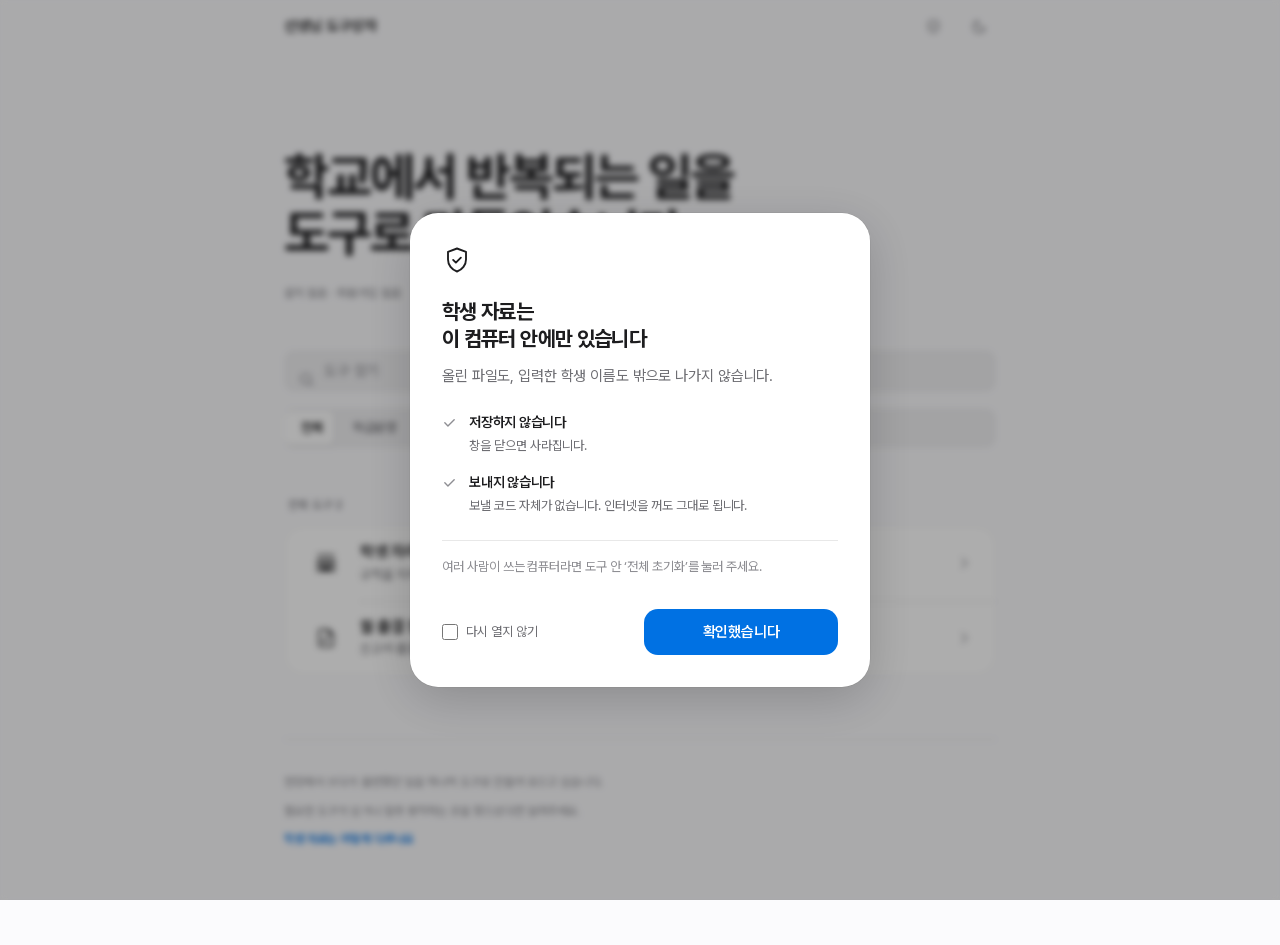
==== index.html @ e41a22da "문구를 짧게 · 줄바꿈 규칙을 세움 읽다가 말 중간에서 줄이 바뀌던 문제를 규칙으로 고쳤습니다.  - 첫 화면 제목을 "학교에서 반복되는 일을 도구로 만들었습니다"로,   아래 설" ====
<!DOCTYPE html>
<html lang="ko">
<head>
<meta charset="UTF-8">
<meta name="viewport" content="width=device-width, initial-scale=1, viewport-fit=cover">
<title>선생님 도구상자</title>
<meta name="description" content="교실에서 반복되는 일을 도구로 만들어 모았습니다. 설치 없이 브라우저에서 열리고, 올린 자료는 컴퓨터를 벗어나지 않습니다.">
<meta name="color-scheme" content="light dark">
<link rel="icon" href="data:image/svg+xml,%3Csvg xmlns='http://www.w3.org/2000/svg' viewBox='0 0 24 24' fill='none' stroke='%230071e3' stroke-width='1.8' stroke-linecap='round'%3E%3Crect x='3.5' y='3.5' width='17' height='17' rx='4.6'/%3E%3Ccircle cx='12' cy='12' r='2.6'/%3E%3C/svg%3E">
<link rel="preload" as="font" type="font/woff2" href="assets/fonts/PretendardVariable.woff2" crossorigin>
<link rel="stylesheet" href="assets/style.css">
<script>
  /* 첫 페인트 전에 테마를 확정해 깜빡임을 없앱니다 */
  try {
    var t = JSON.parse(localStorage.getItem('ta_theme') || 'null');
    document.documentElement.setAttribute('data-theme',
      t || (matchMedia('(prefers-color-scheme: dark)').matches ? 'dark' : 'light'));
  } catch (e) { document.documentElement.setAttribute('data-theme', 'light'); }
</script>
</head>
<body>

<header class="topbar">
  <div class="topbar-inner">
    <span class="brand">선생님 도구상자</span>
    <span class="spacer"></span>
    <button class="icon-btn" id="privacyBtn" aria-label="학생 자료는 어떻게 다루나요"></button>
    <button class="icon-btn" id="themeBtn" aria-label="화면 밝기 전환"></button>
  </div>
</header>

<main class="wrap">

  <section class="hero">
    <h1>학교에서 반복되는 일을<br>도구로 만들었습니다</h1>
    <p class="fineprint">설치 없음 · 회원가입 없음</p>
  </section>

  <section class="controls">
    <div class="search">
      <span id="searchIcon"></span>
      <input type="search" id="search" placeholder="도구 찾기" autocomplete="off" aria-label="도구 검색">
    </div>
    <div class="segments" id="segments" role="tablist" aria-label="분류"></div>
  </section>

  <p class="list-label" id="listLabel" aria-live="polite"></p>
  <section id="list"></section>

  <footer class="footer">
    <p>현장에서 쓰다가 불편했던 일을 하나씩 도구로 만들어 모으고 있습니다.</p>
    <p>필요한 도구가 있거나 잘못 동작하는 곳을 찾으셨다면 알려주세요.</p>
    <p><button class="linkish" id="privacyLink">학생 자료는 어떻게 다루나요</button></p>
  </footer>

</main>

<div class="scrim" id="scrim">
  <div class="sheet" id="sheet" role="dialog" aria-modal="true" aria-labelledby="sheetTitle" tabindex="-1"></div>
</div>

<!-- 첫 방문 때 한 번 띄우고, 이후에는 상단 방패 버튼이나 맨 아래 링크로 다시 봅니다 -->
<template id="privacyTpl">
  <div class="privacy">
    <h2 id="sheetTitle">학생 자료는<br>이 컴퓨터 안에만 있습니다</h2>
    <p class="lead sentences"><span>올린 파일도, 입력한 학생 이름도</span> <span>밖으로 나가지 않습니다.</span></p>

    <ul>
      <li>
        <svg width="15" height="15" viewBox="0 0 24 24" fill="none" stroke="currentColor" stroke-width="2.2" stroke-linecap="round" stroke-linejoin="round" aria-hidden="true"><path d="M4.5 12.5l5 5 10-10"/></svg>
        <div>
          <b>저장하지 않습니다</b>
          <span class="sentences"><span>창을 닫으면 사라집니다.</span></span>
        </div>
      </li>
      <li>
        <svg width="15" height="15" viewBox="0 0 24 24" fill="none" stroke="currentColor" stroke-width="2.2" stroke-linecap="round" stroke-linejoin="round" aria-hidden="true"><path d="M4.5 12.5l5 5 10-10"/></svg>
        <div>
          <b>보내지 않습니다</b>
          <span class="sentences"><span>보낼 코드 자체가 없습니다.</span> <span>인터넷을 꺼도 그대로 됩니다.</span></span>
        </div>
      </li>
    </ul>

    <p class="caution sentences"><span>여러 사람이 쓰는 컴퓨터라면</span> <span>도구 안 &lsquo;전체 초기화&rsquo;를 눌러 주세요.</span></p>
  </div>
</template>

<script src="data/tools.js"></script>
<script src="assets/app.js"></script>
</body>
</html>
---- assets/style.css ----
/* ═══════════════════════════════════════════════════════════
   선생님 도구상자 — 첫 화면
   원칙: 요소는 적게, 남은 것은 정밀하게.
   색은 액센트 하나. 위계는 굵기와 여백으로.
   ═══════════════════════════════════════════════════════════ */

@font-face {
  font-family: 'Pretendard Variable';
  src: local('Pretendard Variable'),
       url('fonts/PretendardVariable.woff2') format('woff2-variations');
  font-weight: 45 920;
  font-style: normal;
  font-display: swap;
}

/* ─── 토큰 ─────────────────────────────────────────────────── */
:root {
  /* 표면 */
  --bg: #fbfbfd;
  --surface: #ffffff;
  --fill: rgba(0, 0, 0, .045);        /* 눌리는 면, 검색창 */
  --fill-strong: rgba(0, 0, 0, .075);
  --sep: rgba(0, 0, 0, .09);          /* 헤어라인 */

  /* 글자 — 3단계면 충분합니다 */
  --t1: #1d1d1f;
  --t2: #6e6e73;
  --t3: #8e8e93;

  /* 액센트 하나. "지금 누를 수 있는 것"에만 씁니다 */
  --accent: #0071e3;
  --accent-soft: rgba(0, 113, 227, .1);

  /* 여백 — 4의 배수 */
  --s1: 4px;  --s2: 8px;  --s3: 12px; --s4: 16px;
  --s5: 24px; --s6: 32px; --s7: 48px; --s8: 64px; --s9: 96px;

  --r-sm: 10px; --r-md: 14px; --r-lg: 20px; --r-xl: 28px;

  /* 모션 — 임계 감쇠 스프링에 가까운 곡선 */
  --ease: cubic-bezier(.32, .72, 0, 1);
  --dur: 380ms;
  --dur-fast: 180ms;
}

:root[data-theme="dark"] {
  --bg: #000000;
  --surface: #1c1c1e;
  --fill: rgba(255, 255, 255, .07);
  --fill-strong: rgba(255, 255, 255, .12);
  --sep: rgba(255, 255, 255, .13);
  --t1: #f5f5f7;
  --t2: #a1a1a6;
  --t3: #8e8e93;
  --accent: #2997ff;
  --accent-soft: rgba(41, 151, 255, .16);
}

*, *::before, *::after { box-sizing: border-box; margin: 0; padding: 0; }

html { -webkit-text-size-adjust: 100%; }

body {
  font-family: 'Pretendard Variable', -apple-system, BlinkMacSystemFont,
               'Apple SD Gothic Neo', system-ui, 'Malgun Gothic', sans-serif;
  background: var(--bg);
  color: var(--t1);
  font-size: 16px;
  line-height: 1.5;
  -webkit-font-smoothing: antialiased;
  -moz-osx-font-smoothing: grayscale;
  font-feature-settings: 'tnum';
  /* 한국어는 어절 단위로 끊습니다. 이게 없으면 "필요 없으면"이 "필요 없 / 으면"으로 갈라집니다 */
  word-break: keep-all;
  overflow-wrap: break-word;   /* 다만 긴 영문·주소는 끊어서 넘치지 않게 */
  transition: background-color .5s var(--ease), color .5s var(--ease);
}

/* ─── 줄바꿈 ───────────────────────────────────────────────
   읽다가 걸리는 자리에서 줄이 바뀌지 않게 합니다.
   규칙과 쓰는 법은 docs/TOOL_GUIDELINES.md 의 '줄바꿈' 항목에 있습니다.

   1) 어절 유지     — body 의 word-break: keep-all
   2) 문장 단위     — .sentences 안의 <span> 을 통째로 넘깁니다
   3) 붙어 다닐 구  — .nowrap 은 어떤 경우에도 갈라지지 않습니다
   4) 고른 줄 길이  — text-wrap: pretty 로 마지막 줄에 한 단어만 남지 않게
   5) 제목          — text-wrap: balance 로 줄 길이를 비슷하게 */

p, li, .step span, .empty span, .tip { text-wrap: pretty; }

.sentences > span { display: inline-block; }
.nowrap { white-space: nowrap; }

a { color: inherit; text-decoration: none; }
button { font: inherit; color: inherit; background: none; border: none; cursor: pointer; }
:focus-visible { outline: 2px solid var(--accent); outline-offset: 3px; border-radius: 6px; }

.wrap { max-width: 760px; margin: 0 auto; padding: 0 var(--s5) var(--s9); }

/* ─── 상단바 ───────────────────────────────────────────────
   콘텐츠가 아래로 흐르는 반투명 층. 경계선은 스크롤할 때만. */
.topbar {
  position: sticky; top: 0; z-index: 60;
  background: color-mix(in srgb, var(--bg) 72%, transparent);
  backdrop-filter: saturate(180%) blur(20px);
  -webkit-backdrop-filter: saturate(180%) blur(20px);
  border-bottom: 1px solid transparent;
  transition: border-color .3s var(--ease);
}
.topbar.scrolled { border-bottom-color: var(--sep); }
.topbar-inner {
  max-width: 760px; margin: 0 auto; height: 52px;
  padding: 0 var(--s5); display: flex; align-items: center; gap: var(--s3);
}
.brand { font-size: 15px; font-weight: 600; letter-spacing: -.02em; }
.spacer { flex: 1; }

.icon-btn {
  width: 34px; height: 34px; border-radius: 50%;
  display: grid; place-items: center; color: var(--t2);
  transition: background-color var(--dur-fast) var(--ease),
              color var(--dur-fast) var(--ease),
              transform 120ms ease-out;
}
.icon-btn:hover { background: var(--fill); color: var(--t1); }
.icon-btn:active { transform: scale(.9); }

/* ─── 히어로 ─────────────────────────────────────────────── */
.hero { padding: var(--s9) 0 var(--s7); }
.hero h1 {
  font-size: clamp(2.1rem, 5.5vw, 3.25rem);
  font-weight: 700;
  line-height: 1.07;
  letter-spacing: -.038em;       /* 클수록 좁게 */
  text-wrap: balance;
}
.hero p {
  margin-top: var(--s4);
  max-width: 34em;
  font-size: 1.0625rem;
  font-weight: 400;
  line-height: 1.52;
  letter-spacing: -.014em;
  color: var(--t2);
}
.hero .fineprint {
  margin-top: var(--s5);
  font-size: .75rem;
  font-weight: 500;
  letter-spacing: .01em;          /* 작을수록 넓게 */
  color: var(--t3);
}

/* ─── 검색 + 필터 ─────────────────────────────────────────── */
.controls { display: flex; flex-direction: column; gap: var(--s4); margin-bottom: var(--s7); }

.search { position: relative; display: flex; align-items: center; }
.search svg { position: absolute; left: 14px; color: var(--t3); pointer-events: none; }
.search input {
  width: 100%; height: 42px; padding: 0 var(--s4) 0 40px;
  border: none; border-radius: var(--r-sm);
  background: var(--fill); color: var(--t1);
  font-family: inherit; font-size: .9375rem; letter-spacing: -.01em;
  transition: background-color var(--dur-fast) var(--ease),
              box-shadow var(--dur-fast) var(--ease);
}
.search input::placeholder { color: var(--t3); }
.search input:focus { outline: none; background: var(--surface); box-shadow: 0 0 0 3.5px var(--accent-soft); }
.search input::-webkit-search-cancel-button { -webkit-appearance: none; }

/* 세그먼트 컨트롤 — 알약이 미끄러집니다 */
.segments {
  position: relative; display: flex; gap: 2px; padding: 3px;
  background: var(--fill); border-radius: var(--r-sm);
  overflow-x: auto; scrollbar-width: none;
}
.segments::-webkit-scrollbar { display: none; }
.seg-thumb {
  position: absolute; top: 3px; bottom: 3px; left: 0;
  background: var(--surface); border-radius: 7px;
  box-shadow: 0 1px 3px rgba(0, 0, 0, .1), 0 0 0 .5px rgba(0, 0, 0, .04);
  transition: transform var(--dur) var(--ease), width var(--dur) var(--ease);
  pointer-events: none;
}
:root[data-theme="dark"] .seg-thumb { box-shadow: 0 1px 3px rgba(0, 0, 0, .5); }
.seg {
  position: relative; z-index: 1; flex: 0 0 auto;
  padding: 7px 14px; border-radius: 7px; white-space: nowrap;
  font-size: .8125rem; font-weight: 500; letter-spacing: -.01em;
  color: var(--t2); transition: color var(--dur-fast) var(--ease);
}
.seg.on { color: var(--t1); font-weight: 600; }

/* ─── 도구 목록 ───────────────────────────────────────────── */
.list-label {
  font-size: .75rem; font-weight: 600; letter-spacing: .02em;
  color: var(--t3); padding: 0 var(--s1) var(--s3);
}

.rows {
  background: var(--surface);
  border-radius: var(--r-lg);
  box-shadow: 0 0 0 .5px var(--sep);
  overflow: hidden;
}

.row {
  position: relative; display: flex; align-items: center; gap: var(--s4);
  padding: var(--s4) var(--s5);
  transition: background-color 120ms ease-out;
}
/* 구분선은 아이콘을 비껴 텍스트 시작선에 맞춥니다 (패딩 24 + 아이콘 36 + 간격 16) */
.row + .row::before {
  content: ''; position: absolute; top: 0; left: 76px; right: 0;
  height: 1px; background: var(--sep);
}
.row:hover { background: var(--fill); }
.row:active { background: var(--fill-strong); }
.row:active .row-icon { transform: scale(.94); }

.row-icon {
  width: 36px; height: 36px; flex-shrink: 0;
  display: grid; place-items: center;
  color: var(--t1);
  transition: transform 120ms ease-out;
}

.row-text { flex: 1; min-width: 0; }
.row-title {
  display: flex; align-items: center; gap: var(--s2);
  font-size: 1rem; font-weight: 600; letter-spacing: -.022em;
  line-height: 1.3;
}
.row-desc {
  margin-top: 3px;
  font-size: .8125rem; font-weight: 400; letter-spacing: -.004em;
  line-height: 1.45; color: var(--t2);
  overflow: hidden; text-overflow: ellipsis; white-space: nowrap;
}

/* NEW — 알약 대신 점 하나 */
.dot {
  width: 6px; height: 6px; border-radius: 50%;
  background: var(--accent); flex-shrink: 0;
}
.beta {
  font-size: .625rem; font-weight: 600; letter-spacing: .02em;
  color: var(--t3); border: 1px solid var(--sep);
  padding: 1px 5px; border-radius: 4px;
}

/* 제목 링크가 행 전체를 클릭 영역으로 덮습니다 */
.stretch::after { content: ''; position: absolute; inset: 0; z-index: 1; }
.stretch:focus-visible { outline: none; }
.stretch:focus-visible::after { outline: 2px solid var(--accent); outline-offset: -3px; border-radius: 12px; }

.row-actions { position: relative; z-index: 2; display: flex; align-items: center; gap: var(--s1); flex-shrink: 0; }
.row-btn {
  width: 30px; height: 30px; border-radius: 50%;
  display: grid; place-items: center; color: var(--t3);
  opacity: 0;
  transition: opacity var(--dur-fast) var(--ease),
              background-color var(--dur-fast) var(--ease),
              color var(--dur-fast) var(--ease),
              transform 120ms ease-out;
}
.row:hover .row-btn, .row-btn:focus-visible { opacity: 1; }
.row-btn:hover { background: var(--fill-strong); color: var(--t1); }
.row-btn:active { transform: scale(.88); }
.row-btn.starred { opacity: 1; color: var(--accent); }
.chevron { position: relative; z-index: 0; color: var(--t3); flex-shrink: 0; transition: transform var(--dur) var(--ease); }
.row:hover .chevron { transform: translateX(2px); }

/* ─── 빈 상태 ─────────────────────────────────────────────── */
.empty {
  padding: var(--s8) var(--s5); text-align: center;
  background: var(--surface); border-radius: var(--r-lg);
  box-shadow: 0 0 0 .5px var(--sep);
}
.empty strong { display: block; font-size: .9375rem; font-weight: 600; letter-spacing: -.02em; }
.empty span { display: block; margin-top: var(--s2); font-size: .8125rem; color: var(--t2); }

/* ─── 상세 시트 ────────────────────────────────────────────
   누른 행에서 자라나고, 같은 자리로 되돌아갑니다. */
.scrim {
  position: fixed; inset: 0; z-index: 100;
  display: grid; place-items: center; padding: var(--s5);
  background: rgba(0, 0, 0, .32);
  backdrop-filter: blur(3px); -webkit-backdrop-filter: blur(3px);
  opacity: 0; pointer-events: none;
  transition: opacity var(--dur) var(--ease);
}
.scrim.open { opacity: 1; pointer-events: auto; }

.sheet {
  width: 100%; max-width: 460px; max-height: 82vh; overflow-y: auto;
  padding: var(--s6);
  background: var(--surface); color: var(--t1);
  border-radius: var(--r-xl);
  box-shadow: 0 12px 48px rgba(0, 0, 0, .18), 0 0 0 .5px var(--sep);
  transform: scale(.92); opacity: 0;
  transition: transform var(--dur) var(--ease), opacity var(--dur-fast) var(--ease);
}
.scrim.open .sheet { transform: scale(1); opacity: 1; }
/* 열릴 때 시트로 포커스를 옮기지만, 테두리까지 그릴 필요는 없습니다
   (안쪽 버튼·체크박스는 그대로 표시됩니다) */
.sheet:focus, .sheet:focus-visible { outline: none; }

.sheet-icon { color: var(--t1); margin-bottom: var(--s4); }
.sheet h2 {
  font-size: 1.5rem; font-weight: 700; letter-spacing: -.032em; line-height: 1.2;
}
.sheet .meta {
  margin-top: var(--s2);
  font-size: .75rem; font-weight: 500; letter-spacing: .01em; color: var(--t3);
}
.sheet .desc {
  margin-top: var(--s4);
  font-size: .9375rem; line-height: 1.62; letter-spacing: -.008em; color: var(--t2);
}
.sheet h3 {
  margin: var(--s6) 0 var(--s3);
  font-size: .75rem; font-weight: 600; letter-spacing: .02em; color: var(--t3);
}
.steps { display: flex; flex-direction: column; gap: var(--s3); }
.step {
  display: flex; gap: var(--s3);
  font-size: .875rem; line-height: 1.5; letter-spacing: -.006em; color: var(--t2);
}
.step i {
  flex-shrink: 0; width: 18px; font-style: normal;
  font-size: .8125rem; font-weight: 600; color: var(--t3);
  font-variant-numeric: tabular-nums;
}
.tip {
  margin-top: var(--s5); padding: var(--s3) var(--s4);
  background: var(--fill); border-radius: var(--r-sm);
  font-size: .8125rem; line-height: 1.5; color: var(--t2);
}

.sheet-actions { display: flex; align-items: center; gap: var(--s2); margin-top: var(--s6); }

/* 다시 열지 않기 — 체크하는 순간 저장됩니다 */
.checkline {
  flex: 1; display: flex; align-items: center; gap: var(--s2);
  font-size: .8125rem; letter-spacing: -.004em; color: var(--t2);
  cursor: pointer; user-select: none;
}
.checkline input {
  width: 16px; height: 16px; flex-shrink: 0;
  accent-color: var(--accent); cursor: pointer;
}
.checkline:hover { color: var(--t1); }
.btn {
  flex: 1; height: 46px; border-radius: var(--r-md);
  display: grid; place-items: center;
  font-size: .9375rem; font-weight: 600; letter-spacing: -.015em;
  transition: transform 100ms ease-out, background-color var(--dur-fast) var(--ease), opacity var(--dur-fast) var(--ease);
}
.btn:active { transform: scale(.97); }
.btn-primary { background: var(--accent); color: #fff; }
.btn-primary:hover { opacity: .88; }
.btn-plain { background: var(--fill); color: var(--t1); flex: 0 0 92px; }
.btn-plain:hover { background: var(--fill-strong); }

/* ─── 개인정보 안내 ────────────────────────────────────────
   자랑 배지가 아니라, 직접 확인해볼 수 있는 사실을 담습니다.
   첫 방문 때 시트로 한 번 뜨고, 이후에는 상단 방패 버튼으로 다시 봅니다. */
.privacy h2 {
  font-size: 1.3125rem; font-weight: 700; letter-spacing: -.03em; line-height: 1.3;
}
.privacy .lead {
  margin-top: var(--s3);
  font-size: .9375rem; line-height: 1.6; letter-spacing: -.008em; color: var(--t2);
}

.privacy ul { margin-top: var(--s5); list-style: none; display: flex; flex-direction: column; gap: var(--s4); }
.privacy li { display: flex; gap: var(--s3); }
.privacy li > svg { color: var(--t3); flex-shrink: 0; margin-top: 3px; }
.privacy li b {
  display: block; font-size: .875rem; font-weight: 600; letter-spacing: -.016em;
}
/* 설명은 한 덩어리(block), 그 안의 문장은 문장째 줄바꿈(.sentences)
   — 직계로 지정해야 안쪽 문장 span 까지 block 이 되지 않습니다 */
.privacy li > div > span {
  display: block; margin-top: 3px;
  font-size: .8125rem; line-height: 1.52; letter-spacing: -.004em; color: var(--t2);
}

.privacy .caution {
  margin-top: var(--s5); padding-top: var(--s4); border-top: 1px solid var(--sep);
  font-size: .8125rem; line-height: 1.55; letter-spacing: -.004em; color: var(--t3);
}
.privacy .caution b { font-weight: 600; color: var(--t2); }

/* ─── 푸터 ────────────────────────────────────────────────── */
.footer {
  margin-top: var(--s8); padding-top: var(--s6);
  border-top: 1px solid var(--sep);
  font-size: .75rem; line-height: 1.7; letter-spacing: .005em; color: var(--t3);
}
.footer p + p { margin-top: var(--s2); }
.linkish {
  font: inherit; letter-spacing: inherit; padding: 0;
  color: var(--accent); font-weight: 600;
  transition: opacity var(--dur-fast) var(--ease);
}
.linkish:hover { opacity: .7; }
.linkish:active { opacity: .5; }

/* ─── 좁은 화면 ───────────────────────────────────────────── */
@media (max-width: 640px) {
  .wrap { padding: 0 var(--s4) var(--s8); }
  .topbar-inner { padding: 0 var(--s4); }
  .hero { padding: var(--s7) 0 var(--s6); }
  .row { padding: var(--s4); gap: var(--s3); }
  .row + .row::before { left: 64px; }   /* 16 + 36 + 12 */
  .row-btn { opacity: 1; }              /* 손가락엔 호버가 없습니다 */
  .sheet { padding: var(--s5); max-height: 86vh; }
  .privacy h2 { font-size: 1.1875rem; }
  /* 좁은 화면에서는 위아래로. 체크박스가 위, 누르는 버튼이 아래 */
  .sheet-actions { flex-wrap: wrap; gap: var(--s3); }
  .checkline { flex: 1 0 100%; order: 1; }
  .sheet-actions .btn-primary { flex: 1 0 100%; order: 2; }
}

/* ─── 접근성 ──────────────────────────────────────────────── */
@media (prefers-reduced-motion: reduce) {
  * { transition-duration: .01ms !important; animation-duration: .01ms !important; }
  .sheet { transform: none !important; }
  .scrim { transition: opacity 200ms ease !important; }
}
@media (prefers-reduced-transparency: reduce) {
  .topbar { background: var(--bg); backdrop-filter: none; -webkit-backdrop-filter: none; }
  .scrim { backdrop-filter: none; -webkit-backdrop-filter: none; background: rgba(0, 0, 0, .5); }
}
@media (prefers-contrast: more) {
  :root { --sep: rgba(0, 0, 0, .28); --t2: #48484a; --t3: #6e6e73; }
  :root[data-theme="dark"] { --sep: rgba(255, 255, 255, .4); --t2: #d1d1d6; --t3: #aeaeb2; }
}
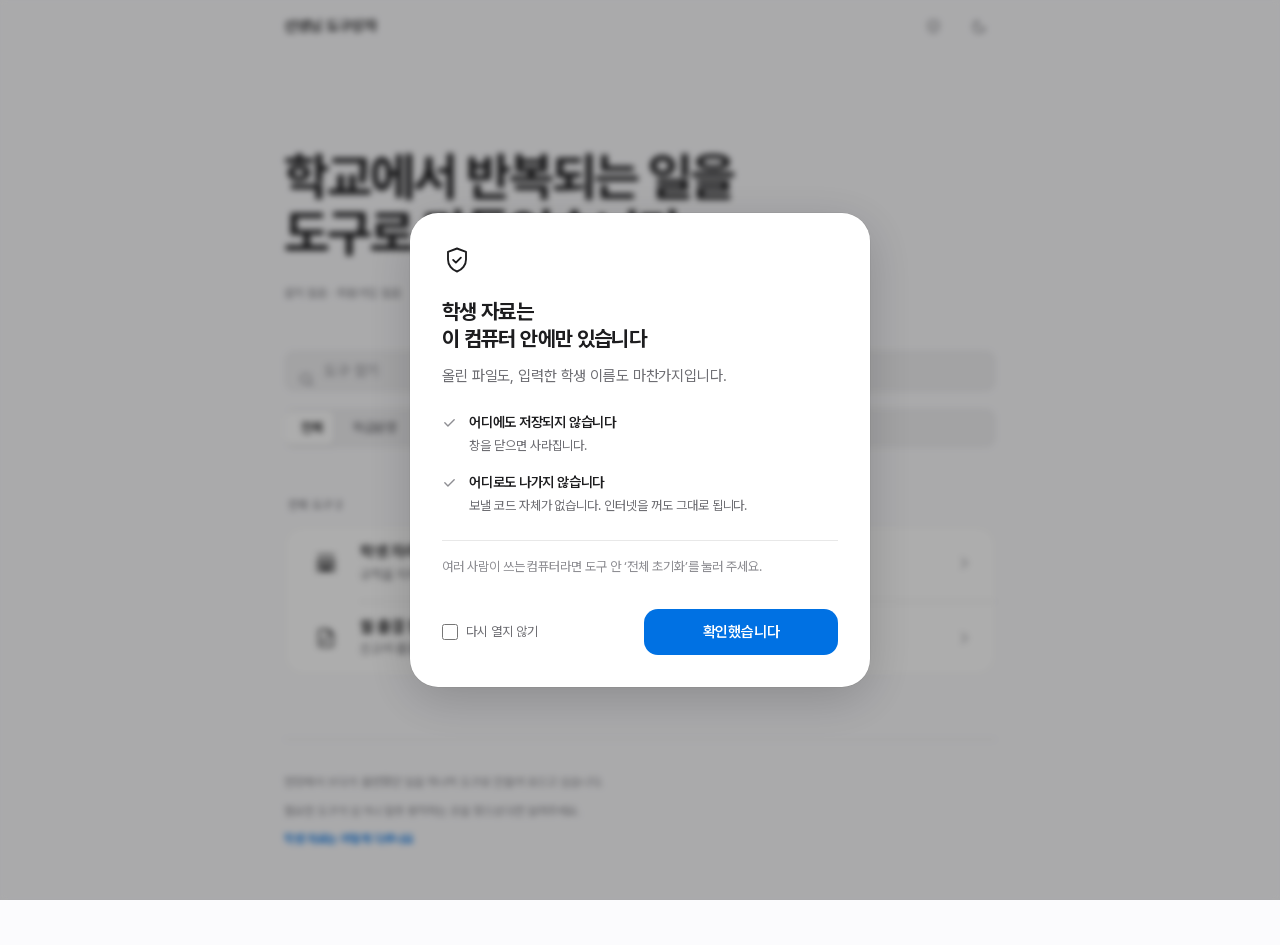
==== commit 47dc5531: "팝업 문구를 피동형으로 — 지시로 읽히지 않게 "저장하지 않습니다"는 주어가 없어서, 읽는 사람이 자기를 주어 자리에 넣게 됩니다. "내가 저장하면 안 되나?"로 읽힙니다.  - " ====
--- a/index.html
+++ b/index.html
@@ -63,20 +63,20 @@
 <template id="privacyTpl">
   <div class="privacy">
     <h2 id="sheetTitle">학생 자료는<br>이 컴퓨터 안에만 있습니다</h2>
-    <p class="lead sentences"><span>올린 파일도, 입력한 학생 이름도</span> <span>밖으로 나가지 않습니다.</span></p>
+    <p class="lead sentences"><span>올린 파일도, 입력한 학생 이름도</span> <span>마찬가지입니다.</span></p>
 
     <ul>
       <li>
         <svg width="15" height="15" viewBox="0 0 24 24" fill="none" stroke="currentColor" stroke-width="2.2" stroke-linecap="round" stroke-linejoin="round" aria-hidden="true"><path d="M4.5 12.5l5 5 10-10"/></svg>
         <div>
-          <b>저장하지 않습니다</b>
+          <b>어디에도 저장되지 않습니다</b>
           <span class="sentences"><span>창을 닫으면 사라집니다.</span></span>
         </div>
       </li>
       <li>
         <svg width="15" height="15" viewBox="0 0 24 24" fill="none" stroke="currentColor" stroke-width="2.2" stroke-linecap="round" stroke-linejoin="round" aria-hidden="true"><path d="M4.5 12.5l5 5 10-10"/></svg>
         <div>
-          <b>보내지 않습니다</b>
+          <b>어디로도 나가지 않습니다</b>
           <span class="sentences"><span>보낼 코드 자체가 없습니다.</span> <span>인터넷을 꺼도 그대로 됩니다.</span></span>
         </div>
       </li>
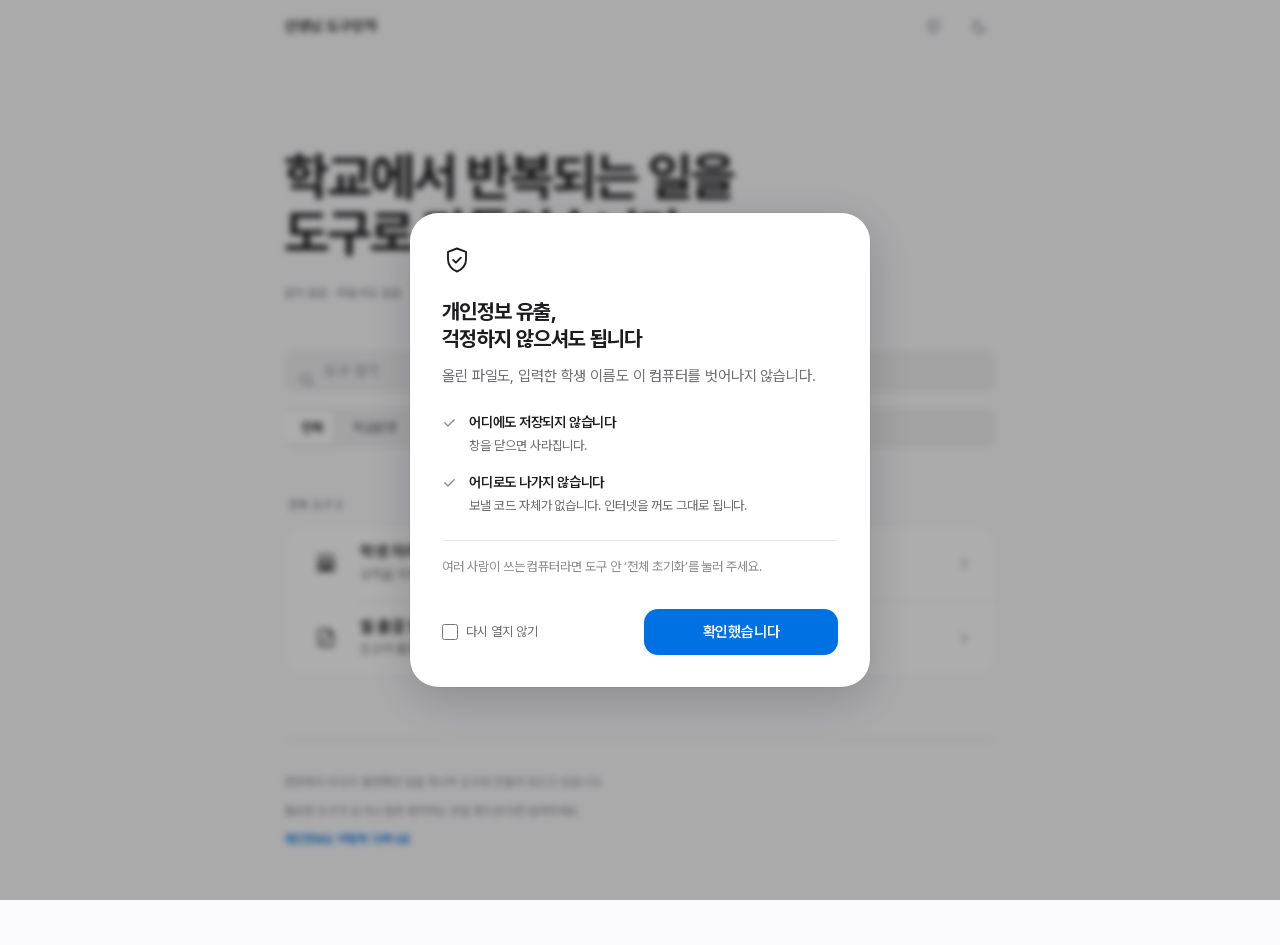
==== commit 6962f255: "팝업 제목에 '개인정보 유출'을 직접 씀 "학생 자료는 이 컴퓨터 안에만 있습니다"는 한 번 더 생각해야 무슨 말인지 압니다. 걱정하는 말을 그대로 제목에 씁니다.  - 제목: 개" ====
--- a/index.html
+++ b/index.html
@@ -24,7 +24,7 @@
   <div class="topbar-inner">
     <span class="brand">선생님 도구상자</span>
     <span class="spacer"></span>
-    <button class="icon-btn" id="privacyBtn" aria-label="학생 자료는 어떻게 다루나요"></button>
+    <button class="icon-btn" id="privacyBtn" aria-label="개인정보는 어떻게 다루나요"></button>
     <button class="icon-btn" id="themeBtn" aria-label="화면 밝기 전환"></button>
   </div>
 </header>
@@ -50,7 +50,7 @@
   <footer class="footer">
     <p>현장에서 쓰다가 불편했던 일을 하나씩 도구로 만들어 모으고 있습니다.</p>
     <p>필요한 도구가 있거나 잘못 동작하는 곳을 찾으셨다면 알려주세요.</p>
-    <p><button class="linkish" id="privacyLink">학생 자료는 어떻게 다루나요</button></p>
+    <p><button class="linkish" id="privacyLink">개인정보는 어떻게 다루나요</button></p>
   </footer>
 
 </main>
@@ -62,8 +62,8 @@
 <!-- 첫 방문 때 한 번 띄우고, 이후에는 상단 방패 버튼이나 맨 아래 링크로 다시 봅니다 -->
 <template id="privacyTpl">
   <div class="privacy">
-    <h2 id="sheetTitle">학생 자료는<br>이 컴퓨터 안에만 있습니다</h2>
-    <p class="lead sentences"><span>올린 파일도, 입력한 학생 이름도</span> <span>마찬가지입니다.</span></p>
+    <h2 id="sheetTitle">개인정보 유출,<br>걱정하지 않으셔도 됩니다</h2>
+    <p class="lead sentences"><span>올린 파일도, 입력한 학생 이름도</span> <span>이 컴퓨터를 벗어나지 않습니다.</span></p>
 
     <ul>
       <li>
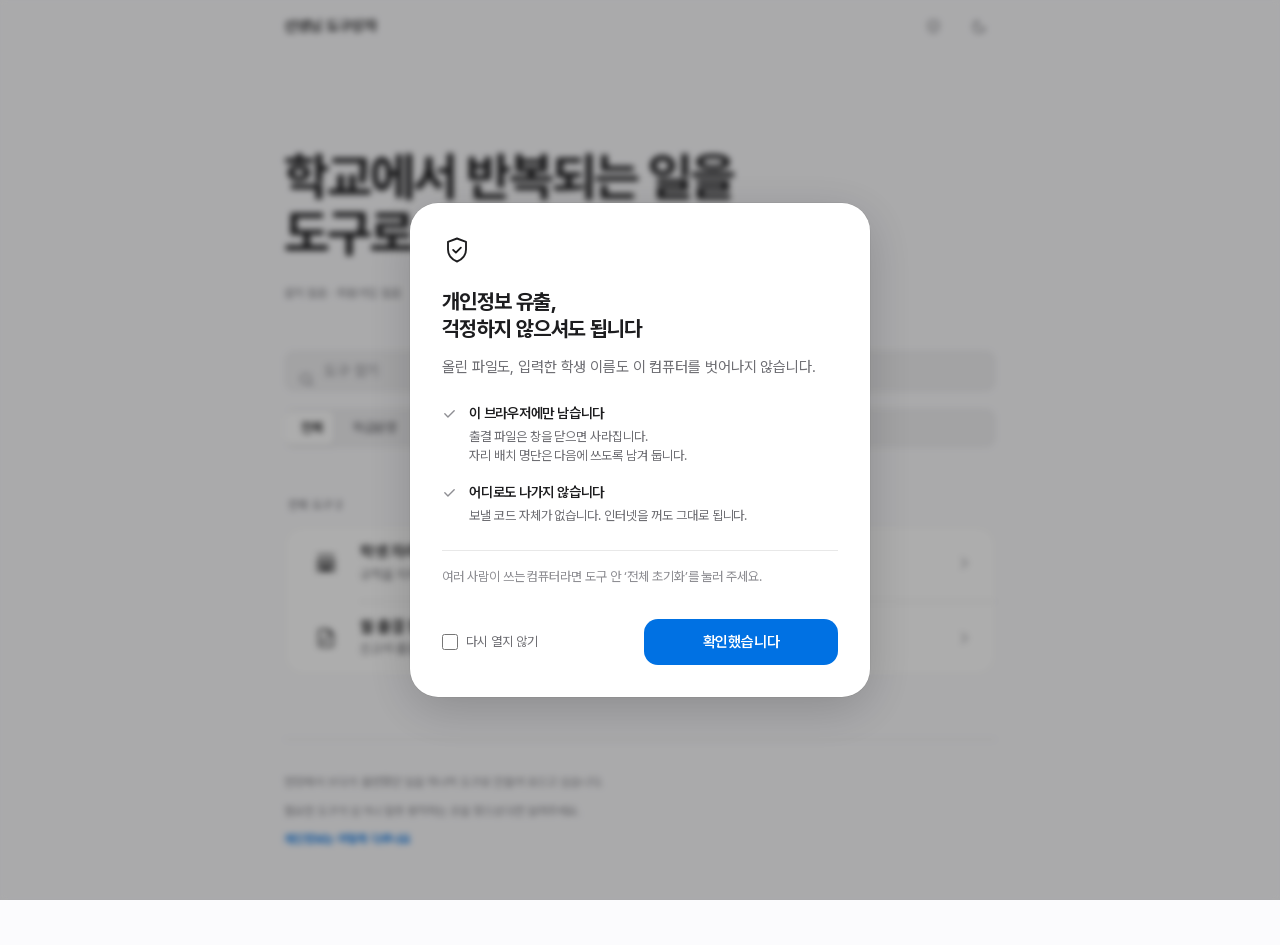
==== commit 4683a7f0: "출결 점검기 PDF 읽기·판정 보강, 결과 화면 '할 일' 정리, 자리 배치 버그 수정 출결 점검기 - 학급별 출결 16칸 양식(인정 칸 없음)도 읽음 — 이전엔 한 명도 못 읽어" ====
--- a/index.html
+++ b/index.html
@@ -69,8 +69,8 @@
       <li>
         <svg width="15" height="15" viewBox="0 0 24 24" fill="none" stroke="currentColor" stroke-width="2.2" stroke-linecap="round" stroke-linejoin="round" aria-hidden="true"><path d="M4.5 12.5l5 5 10-10"/></svg>
         <div>
-          <b>어디에도 저장되지 않습니다</b>
-          <span class="sentences"><span>창을 닫으면 사라집니다.</span></span>
+          <b>이 브라우저에만 남습니다</b>
+          <span class="sentences"><span>출결 파일은 창을 닫으면 사라집니다.</span> <span>자리 배치 명단은 다음에 쓰도록 남겨 둡니다.</span></span>
         </div>
       </li>
       <li>
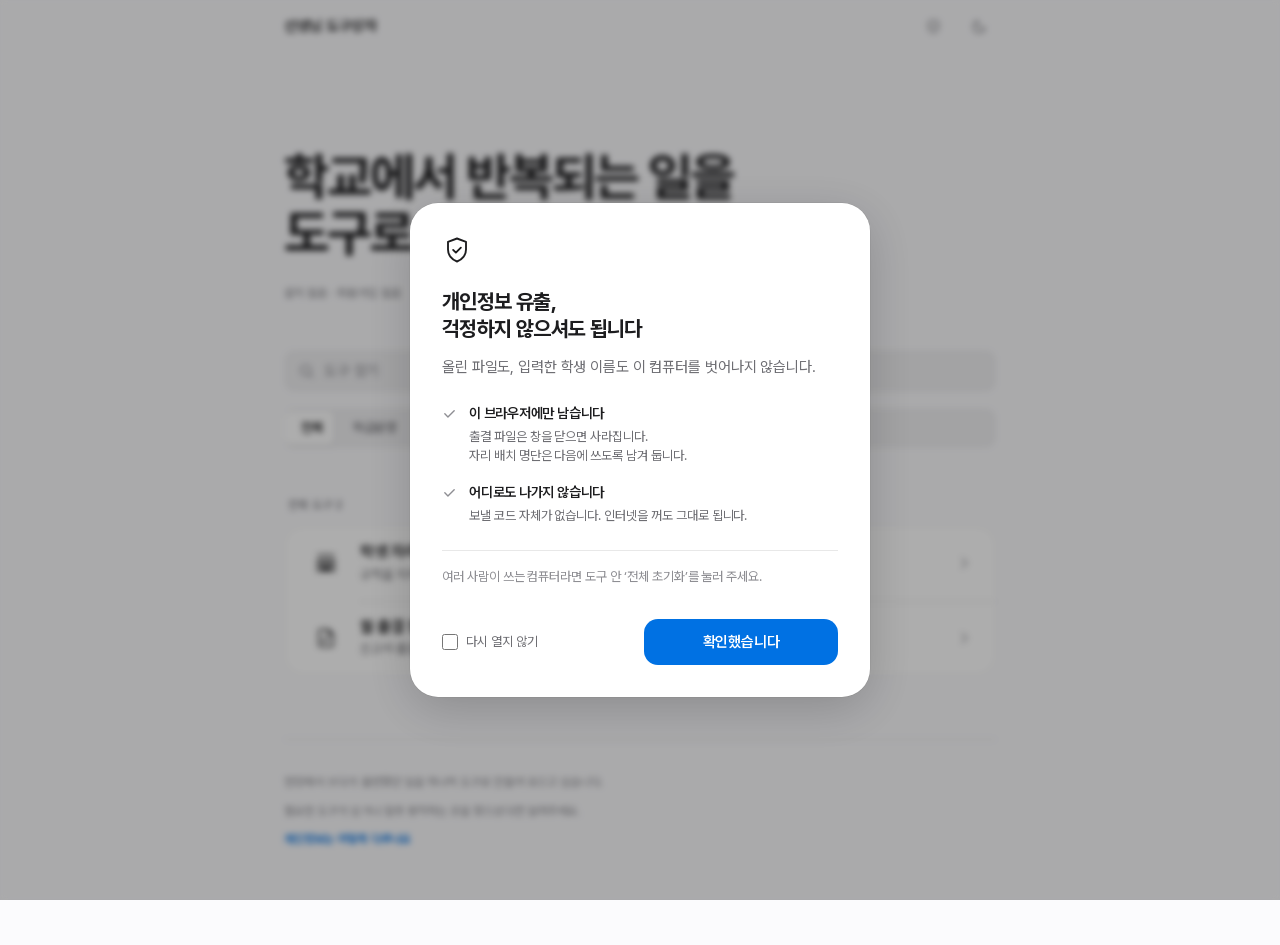
==== commit e3829292: "첫 화면 파일 주소에 버전 표시 — 고친 화면이 캐시 때문에 늦게 보이지 않게 Co-Authored-By: Claude Opus 5.5 <noreply@anthropic.com>" ====
--- a/index.html
+++ b/index.html
@@ -8,7 +8,7 @@
 <meta name="color-scheme" content="light dark">
 <link rel="icon" href="data:image/svg+xml,%3Csvg xmlns='http://www.w3.org/2000/svg' viewBox='0 0 24 24' fill='none' stroke='%230071e3' stroke-width='1.8' stroke-linecap='round'%3E%3Crect x='3.5' y='3.5' width='17' height='17' rx='4.6'/%3E%3Ccircle cx='12' cy='12' r='2.6'/%3E%3C/svg%3E">
 <link rel="preload" as="font" type="font/woff2" href="assets/fonts/PretendardVariable.woff2" crossorigin>
-<link rel="stylesheet" href="assets/style.css">
+<link rel="stylesheet" href="assets/style.css?v=20260929">
 <script>
   /* 첫 페인트 전에 테마를 확정해 깜빡임을 없앱니다 */
   try {
@@ -86,7 +86,7 @@
   </div>
 </template>
 
-<script src="data/tools.js"></script>
-<script src="assets/app.js"></script>
+<script src="data/tools.js?v=20260929"></script>
+<script src="assets/app.js?v=20260929"></script>
 </body>
 </html>
--- a/assets/style.css
+++ b/assets/style.css
@@ -155,7 +155,9 @@
 .controls { display: flex; flex-direction: column; gap: var(--s4); margin-bottom: var(--s7); }
 
 .search { position: relative; display: flex; align-items: center; }
-.search svg { position: absolute; left: 14px; color: var(--t3); pointer-events: none; }
+/* 아이콘이 글자 기준선에 앉으면 아래로 처집니다 — 입력칸 세로 가운데에 고정 */
+.search svg { position: absolute; left: 14px; top: 50%; transform: translateY(-50%);
+  color: var(--t3); pointer-events: none; }
 .search input {
   width: 100%; height: 42px; padding: 0 var(--s4) 0 40px;
   border: none; border-radius: var(--r-sm);
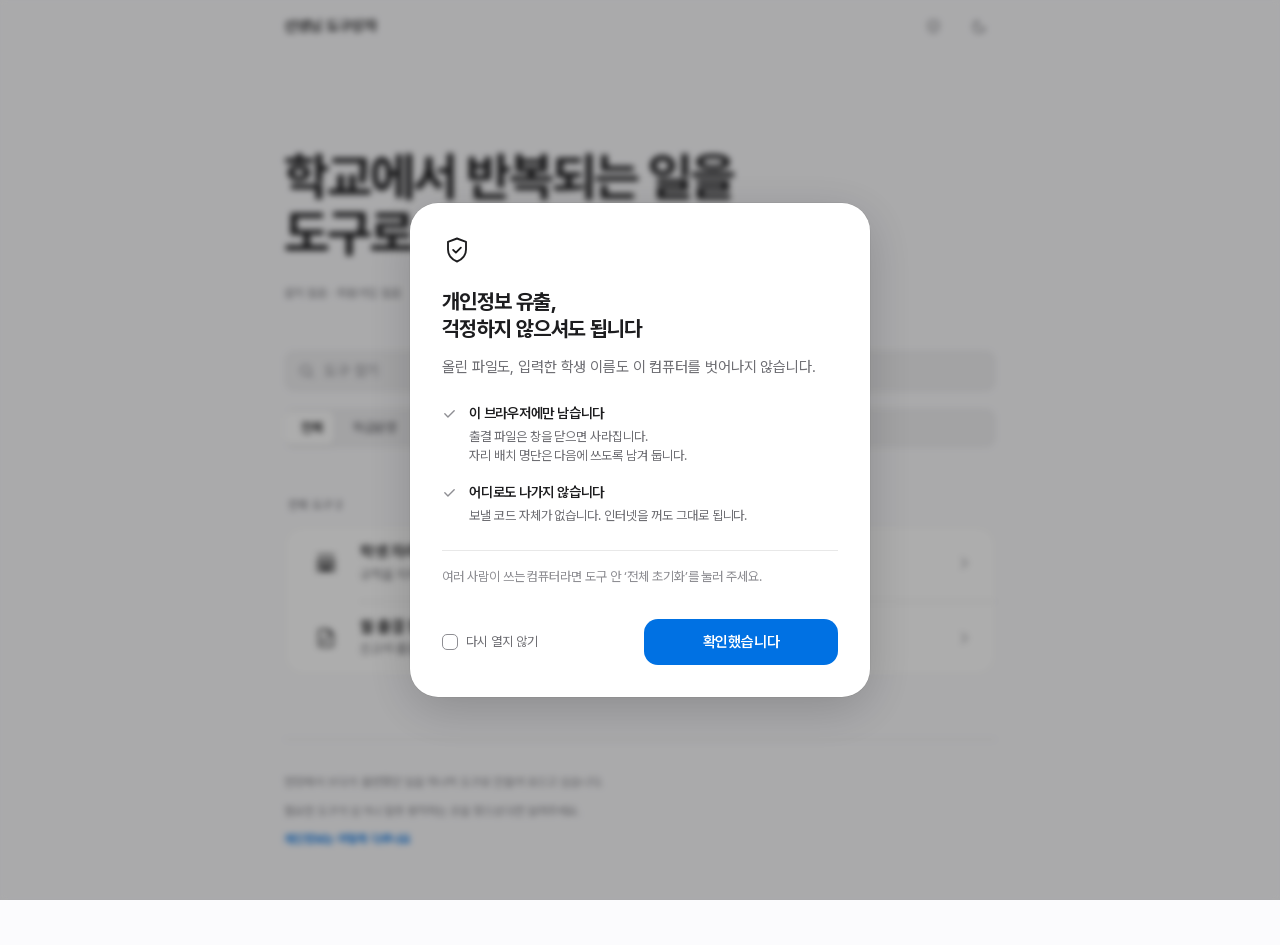
==== commit 34193ba8: "화면 움직임 규칙 적용: 들어올 때 ease-out, 나갈 때 ease-in, 0.2~0.4초 팝업은 배경을 어둡게 하고 90%에서 커지며, 체크 표시는 선이 그려지고, 점검 중에" ====
--- a/index.html
+++ b/index.html
@@ -8,7 +8,7 @@
 <meta name="color-scheme" content="light dark">
 <link rel="icon" href="data:image/svg+xml,%3Csvg xmlns='http://www.w3.org/2000/svg' viewBox='0 0 24 24' fill='none' stroke='%230071e3' stroke-width='1.8' stroke-linecap='round'%3E%3Crect x='3.5' y='3.5' width='17' height='17' rx='4.6'/%3E%3Ccircle cx='12' cy='12' r='2.6'/%3E%3C/svg%3E">
 <link rel="preload" as="font" type="font/woff2" href="assets/fonts/PretendardVariable.woff2" crossorigin>
-<link rel="stylesheet" href="assets/style.css?v=20260929">
+<link rel="stylesheet" href="assets/style.css?v=20261123">
 <script>
   /* 첫 페인트 전에 테마를 확정해 깜빡임을 없앱니다 */
   try {
@@ -86,7 +86,7 @@
   </div>
 </template>
 
-<script src="data/tools.js?v=20260929"></script>
-<script src="assets/app.js?v=20260929"></script>
+<script src="data/tools.js?v=20261123"></script>
+<script src="assets/app.js?v=20261123"></script>
 </body>
 </html>
--- a/assets/style.css
+++ b/assets/style.css
@@ -40,7 +40,12 @@
   /* 모션 — 임계 감쇠 스프링에 가까운 곡선 */
   --ease: cubic-bezier(.32, .72, 0, 1);
   --dur: 380ms;
-  --dur-fast: 180ms;
+  /* 움직임 규칙: 들어올 때 ease-out, 나갈 때 ease-in, 0.2~0.4초. 즐겨찾기만 스프링으로 톡 */
+  --ease-out: cubic-bezier(.16, 1, .3, 1);
+  --ease-in: cubic-bezier(.4, 0, 1, 1);
+  --ease-in-out: cubic-bezier(.65, 0, .35, 1);
+  --spring: cubic-bezier(.34, 1.56, .64, 1);
+  --dur-fast: 200ms;
 }
 
 :root[data-theme="dark"] {
@@ -73,7 +78,7 @@
   /* 한국어는 어절 단위로 끊습니다. 이게 없으면 "필요 없으면"이 "필요 없 / 으면"으로 갈라집니다 */
   word-break: keep-all;
   overflow-wrap: break-word;   /* 다만 긴 영문·주소는 끊어서 넘치지 않게 */
-  transition: background-color .5s var(--ease), color .5s var(--ease);
+  transition: background-color .3s var(--ease-out), color .3s var(--ease-out);
 }
 
 /* ─── 줄바꿈 ───────────────────────────────────────────────
@@ -120,7 +125,7 @@
   display: grid; place-items: center; color: var(--t2);
   transition: background-color var(--dur-fast) var(--ease),
               color var(--dur-fast) var(--ease),
-              transform 120ms ease-out;
+              transform 200ms var(--ease-out);
 }
 .icon-btn:hover { background: var(--fill); color: var(--t1); }
 .icon-btn:active { transform: scale(.9); }
@@ -209,7 +214,7 @@
 .row {
   position: relative; display: flex; align-items: center; gap: var(--s4);
   padding: var(--s4) var(--s5);
-  transition: background-color 120ms ease-out;
+  transition: background-color 200ms var(--ease-out);
 }
 /* 구분선은 아이콘을 비껴 텍스트 시작선에 맞춥니다 (패딩 24 + 아이콘 36 + 간격 16) */
 .row + .row::before {
@@ -224,7 +229,7 @@
   width: 36px; height: 36px; flex-shrink: 0;
   display: grid; place-items: center;
   color: var(--t1);
-  transition: transform 120ms ease-out;
+  transition: transform 200ms var(--ease-out);
 }
 
 .row-text { flex: 1; min-width: 0; }
@@ -264,7 +269,7 @@
   transition: opacity var(--dur-fast) var(--ease),
               background-color var(--dur-fast) var(--ease),
               color var(--dur-fast) var(--ease),
-              transform 120ms ease-out;
+              transform 200ms var(--ease-out);
 }
 .row:hover .row-btn, .row-btn:focus-visible { opacity: 1; }
 .row-btn:hover { background: var(--fill-strong); color: var(--t1); }
@@ -290,9 +295,9 @@
   background: rgba(0, 0, 0, .32);
   backdrop-filter: blur(3px); -webkit-backdrop-filter: blur(3px);
   opacity: 0; pointer-events: none;
-  transition: opacity var(--dur) var(--ease);
-}
-.scrim.open { opacity: 1; pointer-events: auto; }
+  transition: opacity 200ms var(--ease-in);                 /* 나갈 때: ease-in */
+}
+.scrim.open { opacity: 1; pointer-events: auto; transition: opacity 300ms var(--ease-out); }   /* 들어올 때: 배경이 어두워짐 */
 
 .sheet {
   width: 100%; max-width: 460px; max-height: 82vh; overflow-y: auto;
@@ -300,10 +305,12 @@
   background: var(--surface); color: var(--t1);
   border-radius: var(--r-xl);
   box-shadow: 0 12px 48px rgba(0, 0, 0, .18), 0 0 0 .5px var(--sep);
-  transform: scale(.92); opacity: 0;
-  transition: transform var(--dur) var(--ease), opacity var(--dur-fast) var(--ease);
-}
-.scrim.open .sheet { transform: scale(1); opacity: 1; }
+  transform: scale(.9); opacity: 0;
+  transition: transform 200ms var(--ease-in), opacity 200ms var(--ease-in);
+}
+/* 팝업: 90% → 100%로 커지며 들어옵니다 (ease-out) */
+.scrim.open .sheet { transform: scale(1); opacity: 1;
+  transition: transform 300ms var(--ease-out), opacity 250ms var(--ease-out); }
 /* 열릴 때 시트로 포커스를 옮기지만, 테두리까지 그릴 필요는 없습니다
    (안쪽 버튼·체크박스는 그대로 표시됩니다) */
 .sheet:focus, .sheet:focus-visible { outline: none; }
@@ -352,12 +359,37 @@
   width: 16px; height: 16px; flex-shrink: 0;
   accent-color: var(--accent); cursor: pointer;
 }
+/* 체크박스: 체크 표시의 선이 그려지듯 나타납니다 (ease-in-out) */
+.checkline input {
+  appearance: none; -webkit-appearance: none; margin: 0; position: relative;
+  border: 1.5px solid var(--t3); border-radius: 5px; background: var(--surface);
+  transition: background-color 200ms var(--ease-out), border-color 200ms var(--ease-out);
+}
+.checkline input:checked { background: var(--accent); border-color: var(--accent); }
+.checkline input::after {
+  content: ''; position: absolute; left: 4.5px; top: 1.5px; width: 4px; height: 8px;
+  border: solid #fff; border-width: 0 2px 2px 0; transform: rotate(45deg);
+  clip-path: inset(0 0 100% 0);
+}
+.checkline input:checked::after { animation: tickDraw 300ms var(--ease-in-out) forwards; }
+/* 회전 전 기준으로 아래 짧은 선(왼→오)을 먼저, 이어서 오른쪽 긴 선(아래→위)을 그립니다 */
+@keyframes tickDraw { 0% { clip-path: inset(75% 100% 0 0); } 40% { clip-path: inset(75% 0 0 0); } 100% { clip-path: inset(0 0 0 0); } }
+
+/* 즐겨찾기(좋아요): 누르면 스프링으로 톡 튕깁니다 */
+.row-btn.pop svg { animation: starPop 350ms var(--spring); }
+@keyframes starPop { from { transform: scale(.55); } to { transform: scale(1); } }
+
+/* 타이틀·서브타이틀: 한 줄씩 순서대로 (stagger, ease-out) */
+.hero h1, .hero p { animation: lineIn 400ms var(--ease-out) both; }
+.hero p { animation-delay: 90ms; }
+.hero p + p { animation-delay: 180ms; }
+@keyframes lineIn { from { opacity: 0; transform: translateY(10px); } to { opacity: 1; transform: none; } }
 .checkline:hover { color: var(--t1); }
 .btn {
   flex: 1; height: 46px; border-radius: var(--r-md);
   display: grid; place-items: center;
   font-size: .9375rem; font-weight: 600; letter-spacing: -.015em;
-  transition: transform 100ms ease-out, background-color var(--dur-fast) var(--ease), opacity var(--dur-fast) var(--ease);
+  transition: transform 200ms var(--ease-out), background-color var(--dur-fast) var(--ease), opacity var(--dur-fast) var(--ease);
 }
 .btn:active { transform: scale(.97); }
 .btn-primary { background: var(--accent); color: #fff; }
